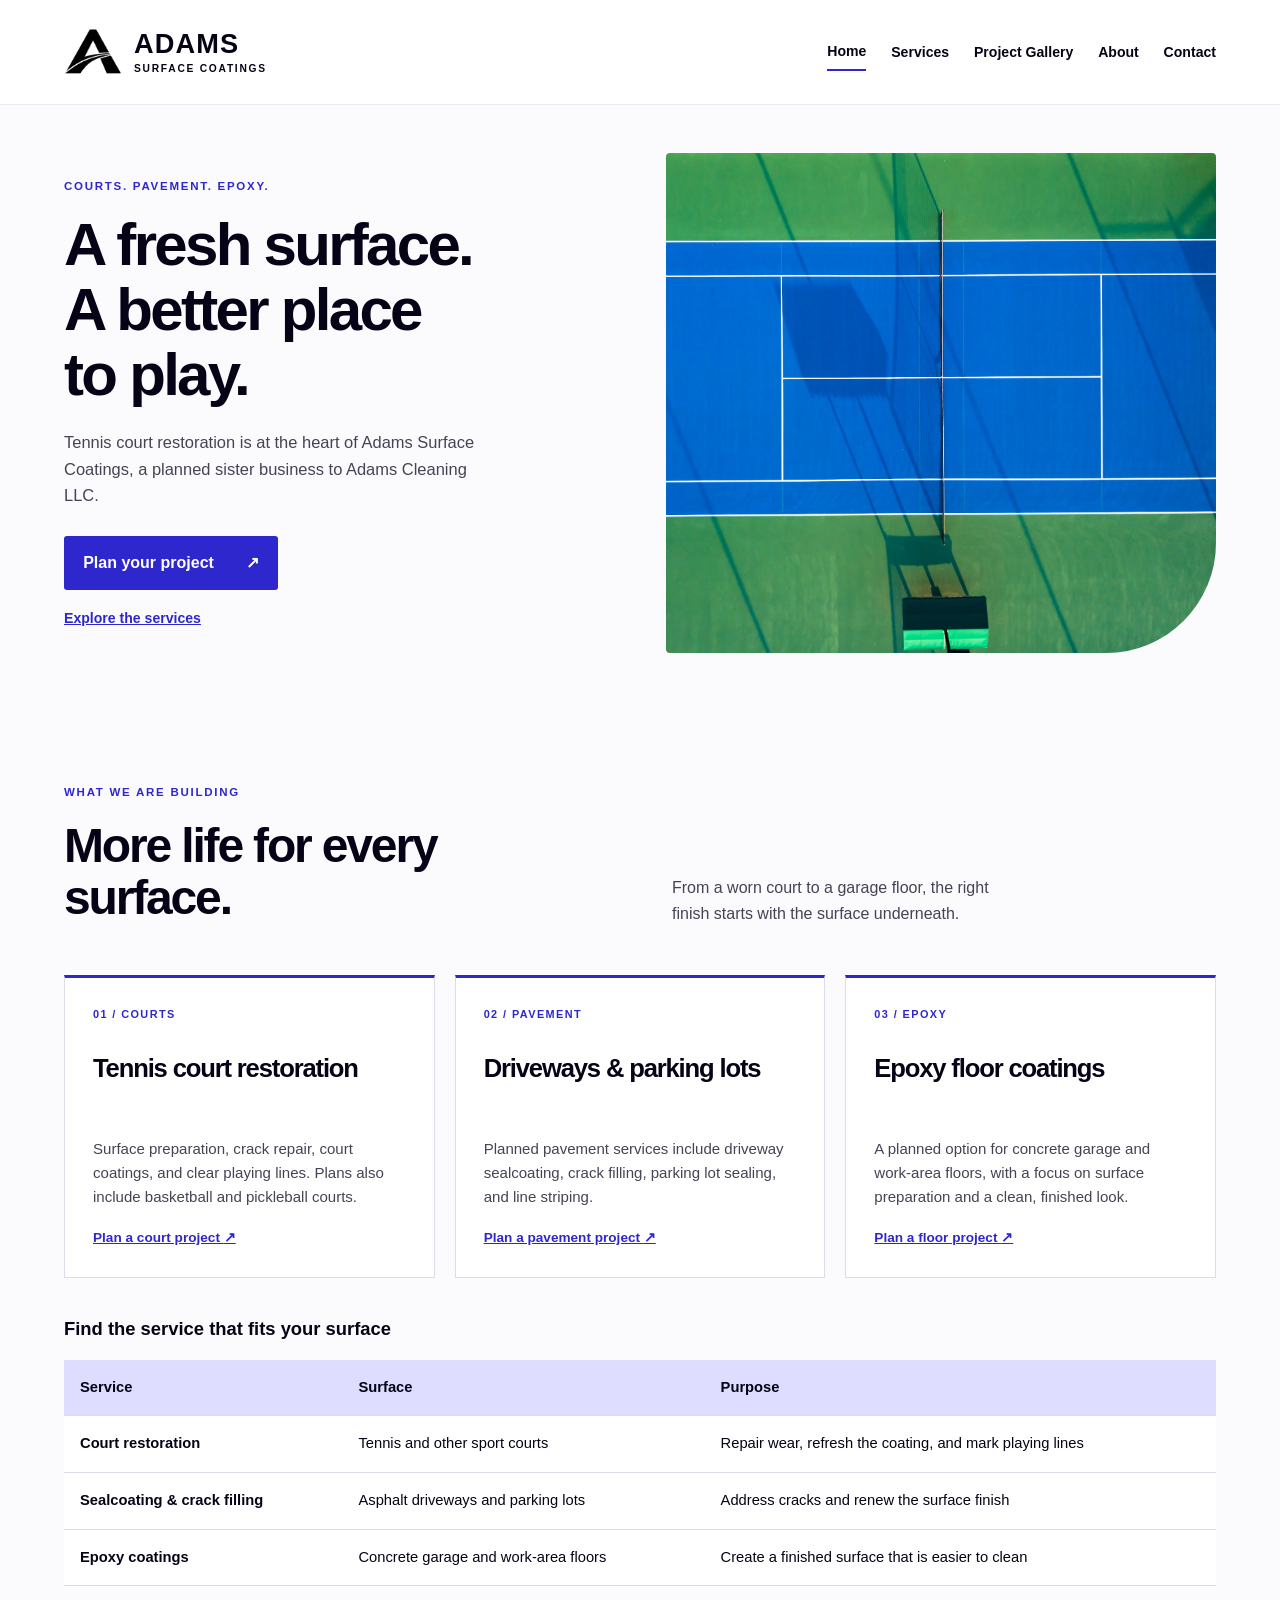
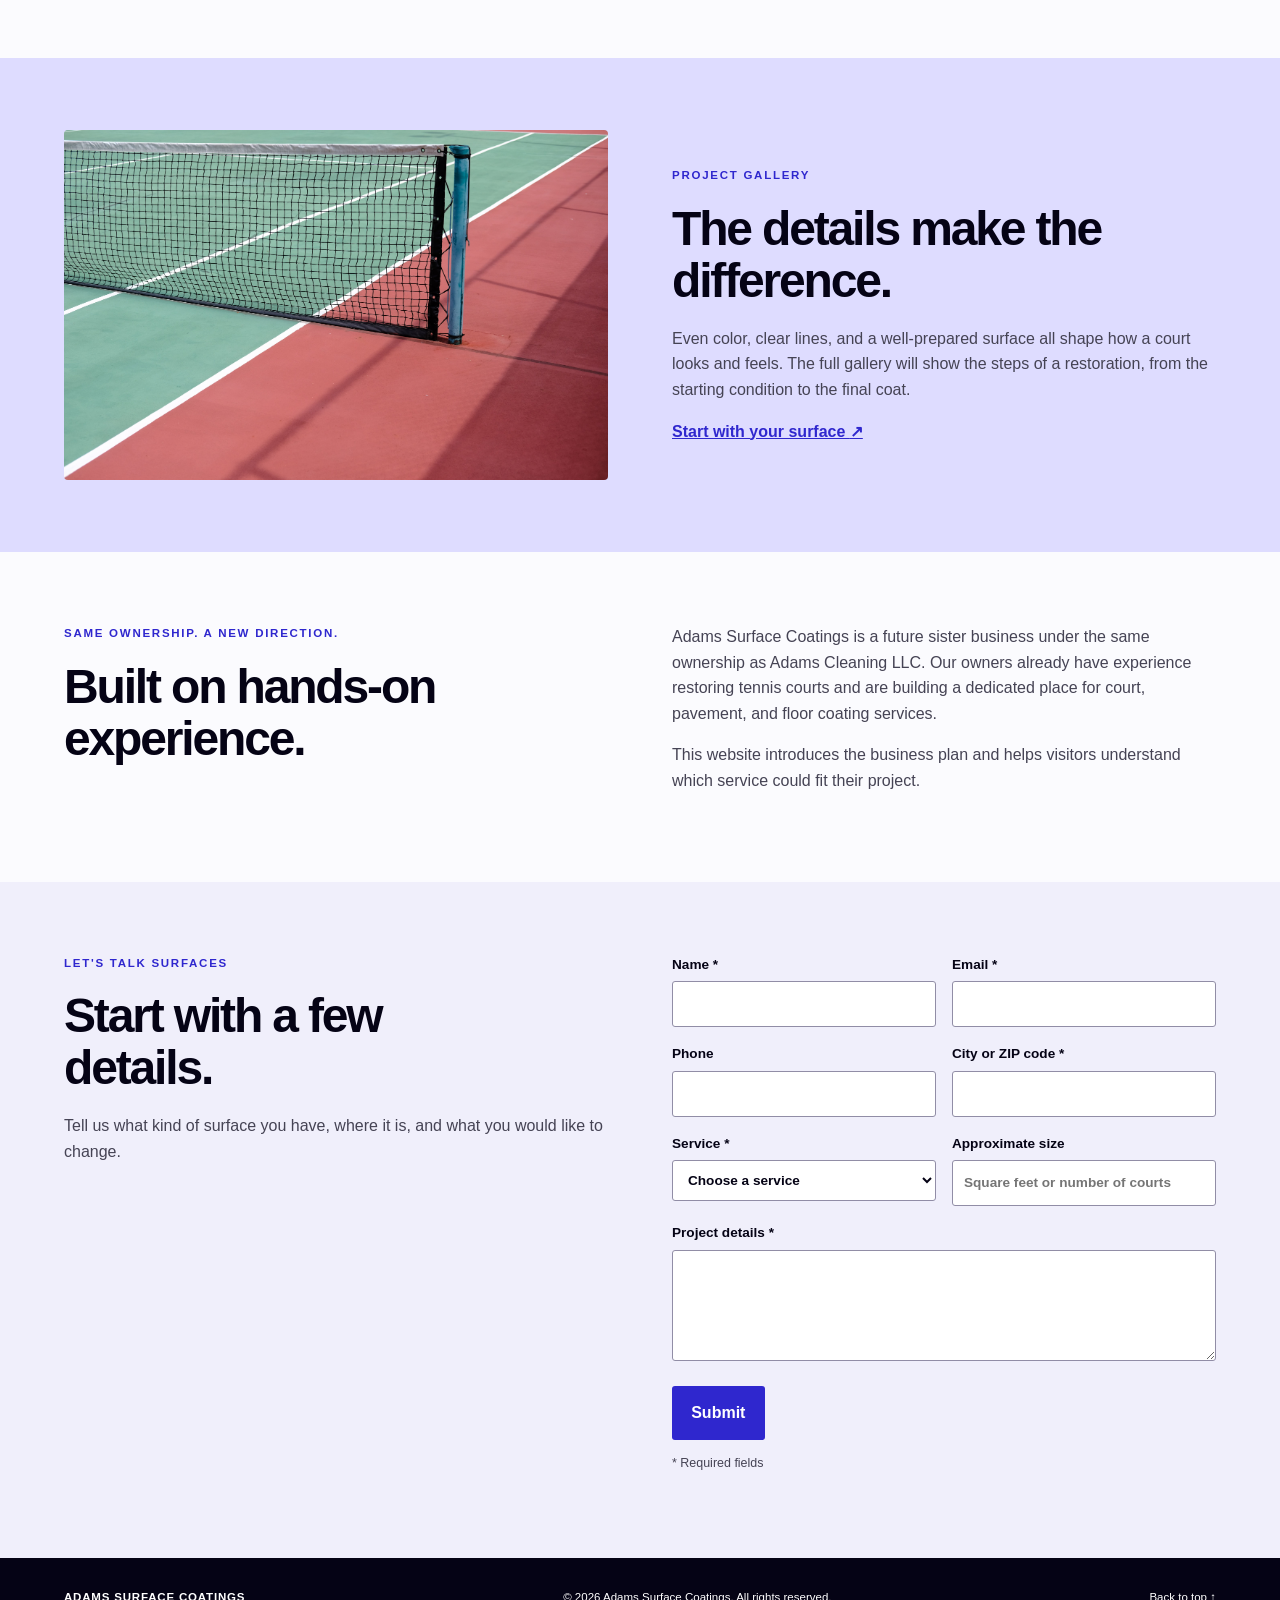
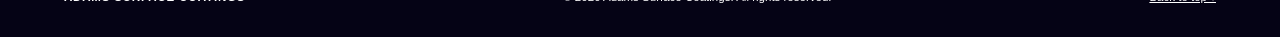
==== index.html @ 7b52a8ef "Initial site" ====
<!DOCTYPE html>
<html lang="en">
<head>
  <meta charset="utf-8">
  <meta name="viewport" content="width=device-width, initial-scale=1">
  <meta name="description" content="Explore tennis court restoration, pavement sealcoating, and epoxy flooring plans from Adams Surface Coatings.">
  <title>Adams Surface Coatings | Courts, Pavement &amp; Epoxy</title>
  <link rel="stylesheet" href="styles.css?v=20261101-simple">
  <link rel="icon" href="logo.png" type="image/png">
</head>
<body>
  <a class="skip-link" href="#main">Skip to content</a>
  <header class="site-header" id="home">
    <div class="container header-inner">
      <a class="brand" href="#home" aria-label="Adams Surface Coatings home">
        <img src="logo.png" alt="" width="58" height="58">
        <span>ADAMS<small>SURFACE COATINGS</small></span>
      </a>
      <nav aria-label="Main navigation">
        <a href="#home" aria-current="page">Home</a>
        <a href="#services">Services</a>
        <a href="#gallery">Project Gallery</a>
        <a href="#about">About</a>
        <a href="#contact">Contact</a>
      </nav>
    </div>
  </header>
  <main id="main">
    <section class="hero" aria-labelledby="hero-title">
      <div class="container hero-grid">
        <div class="hero-copy">
          <p class="eyebrow">COURTS. PAVEMENT. EPOXY.</p>
          <h1 id="hero-title">A fresh surface.<br>A better place<br>to play.</h1>
          <p class="intro">Tennis court restoration is at the heart of Adams Surface Coatings, a planned sister business to Adams Cleaning LLC.</p>
          <a class="button" href="#contact">Plan your project <span aria-hidden="true">↗</span></a>
          <a class="text-link" href="#services">Explore the services</a>
        </div>
        <figure class="hero-photo">
          <img src="tennis-court.jpg" alt="Blue tennis court with crisp white lines and a green surrounding surface, viewed from above" width="4000" height="2998">
        </figure>
      </div>
    </section>
    <section class="services section" id="services" aria-labelledby="services-title">
      <div class="container">
        <div class="section-heading"><div><p class="eyebrow">WHAT WE ARE BUILDING</p><h2 id="services-title">More life for every surface.</h2></div><p>From a worn court to a garage floor, the right finish starts with the surface underneath.</p></div>
        <div class="service-grid">
          <article class="service-card"><span class="card-number">01 / COURTS</span><h3>Tennis court restoration</h3><p>Surface preparation, crack repair, court coatings, and clear playing lines. Plans also include basketball and pickleball courts.</p><a href="#contact">Plan a court project <span aria-hidden="true">↗</span></a></article>
          <article class="service-card"><span class="card-number">02 / PAVEMENT</span><h3>Driveways &amp; parking lots</h3><p>Planned pavement services include driveway sealcoating, crack filling, parking lot sealing, and line striping.</p><a href="#contact">Plan a pavement project <span aria-hidden="true">↗</span></a></article>
          <article class="service-card"><span class="card-number">03 / EPOXY</span><h3>Epoxy floor coatings</h3><p>A planned option for concrete garage and work-area floors, with a focus on surface preparation and a clean, finished look.</p><a href="#contact">Plan a floor project <span aria-hidden="true">↗</span></a></article>
        </div>
        <div class="table-wrap">
          <table>
            <caption>Find the service that fits your surface</caption>
            <thead><tr><th scope="col">Service</th><th scope="col">Surface</th><th scope="col">Purpose</th></tr></thead>
            <tbody>
              <tr><th scope="row">Court restoration</th><td>Tennis and other sport courts</td><td>Repair wear, refresh the coating, and mark playing lines</td></tr>
              <tr><th scope="row">Sealcoating &amp; crack filling</th><td>Asphalt driveways and parking lots</td><td>Address cracks and renew the surface finish</td></tr>
              <tr><th scope="row">Epoxy coatings</th><td>Concrete garage and work-area floors</td><td>Create a finished surface that is easier to clean</td></tr>
            </tbody>
          </table>
        </div>
      </div>
    </section>
    <section class="gallery section" id="gallery" aria-labelledby="gallery-title">
      <div class="container gallery-grid">
        <img src="court-detail.jpg" alt="A tennis net stretching across a red and green outdoor court" width="6000" height="4000">
        <div><p class="eyebrow">PROJECT GALLERY</p><h2 id="gallery-title">The details make the difference.</h2><p>Even color, clear lines, and a well-prepared surface all shape how a court looks and feels. The full gallery will show the steps of a restoration, from the starting condition to the final coat.</p><a class="text-link" href="#contact">Start with your surface <span aria-hidden="true">↗</span></a></div>
      </div>
    </section>
    <section class="about section" id="about" aria-labelledby="about-title">
      <div class="container about-grid"><div><p class="eyebrow">SAME OWNERSHIP. A NEW DIRECTION.</p><h2 id="about-title">Built on hands-on experience.</h2></div><div><p>Adams Surface Coatings is a future sister business under the same ownership as Adams Cleaning LLC. Our owners already have experience restoring tennis courts and are building a dedicated place for court, pavement, and floor coating services.</p><p>This website introduces the business plan and helps visitors understand which service could fit their project.</p></div></div>
    </section>
    <section class="contact section" id="contact" aria-labelledby="contact-title">
      <div class="container contact-grid">
        <div><p class="eyebrow">LET'S TALK SURFACES</p><h2 id="contact-title">Start with a few details.</h2><p>Tell us what kind of surface you have, where it is, and what you would like to change.</p></div>
        <form action="#" method="get">
          <div class="form-grid">
            <label>Name *<input type="text" name="name" autocomplete="name" required></label>
            <label>Email *<input type="email" name="email" autocomplete="email" required></label>
            <label>Phone<input type="tel" name="phone" autocomplete="tel"></label>
            <label>City or ZIP code *<input type="text" name="location" required></label>
            <label>Service *<select name="service" required><option value="">Choose a service</option><option>Court restoration</option><option>Driveway or parking lot</option><option>Epoxy floor coating</option></select></label>
            <label>Approximate size<input type="text" name="size" placeholder="Square feet or number of courts"></label>
            <label class="full-width">Project details *<textarea name="details" rows="4" required></textarea></label>
          </div>
          <button class="button" type="submit">Submit</button>
          <p class="form-note">* Required fields</p>
        </form>
      </div>
    </section>
  </main>
  <footer><div class="container footer-inner"><a class="footer-name" href="#home">ADAMS SURFACE COATINGS</a><p>© 2026 Adams Surface Coatings. All rights reserved.</p><a href="#home">Back to top ↑</a></div></footer>
</body>
</html>
---- styles.css ----
* { box-sizing: border-box; }
body { margin: 0; color: #050315; background: #fbfbfe; font-family: Arial, Helvetica, sans-serif; line-height: 1.6; }
img { display: block; max-width: 100%; height: auto; }
a { color: #2f27ce; text-decoration: underline; }
a:hover { color: #433bff; }
a:focus, button:focus, input:focus, select:focus, textarea:focus { outline: 3px solid #433bff; outline-offset: 5px; }
h1, h2, h3, p, figure { margin-top: 0; }
h1, h2, h3 { line-height: 1.08; letter-spacing: -.045em; }
h1 { font-size: 60px; margin-bottom: 1.35rem; }
h2 { font-size: 48px; margin-bottom: 1.2rem; }
h3 { font-size: 1.6rem; }
.container { width: 90%; max-width: 1180px; margin: 0 auto; }
.skip-link { position: absolute; left: 1rem; top: -6rem; z-index: 10; background: white; padding: 1rem; }
.skip-link:focus { top: 1rem; }
.site-header { background: white; border-bottom: 1px solid #e9e8f1; }
.header-inner, .brand, nav, .footer-inner { display: flex; align-items: center; }
.header-inner { min-height: 104px; justify-content: space-between; gap: 2rem; }
.brand { gap: .75rem; color: #050315; text-decoration: none; line-height: 1; font-size: 1.7rem; font-weight: 800; letter-spacing: .04em; }
.brand img { width: 58px; height: 58px; object-fit: contain; }
.brand small { display: block; font-size: .64rem; letter-spacing: .17em; margin-top: .45rem; }
nav { flex-wrap: wrap; gap: 1.55rem; }
nav a { color: #050315; font-size: .88rem; font-weight: 600; text-decoration: none; padding: .45rem 0; }
nav a[aria-current] { border-bottom: 2px solid #2f27ce; }
.hero { padding: 48px 0 58px; }
.hero-grid { display: grid; grid-template-columns: 1fr 1fr; gap: 52px; align-items: center; }
.eyebrow { color: #2f27ce; font-size: .72rem; font-weight: 700; letter-spacing: .15em; margin-bottom: 1.15rem; }
.intro { max-width: 420px; color: #454354; font-size: 1.03rem; margin-bottom: 1.7rem; }
.hero-photo { margin: 0; background: #dedcff; border-radius: 4px 4px 110px 4px; overflow: hidden; }
.hero-photo img { width: 100%; height: 500px; object-fit: cover; }
.button { display: inline-flex; gap: 2rem; align-items: center; justify-content: space-between; border: 0; border-radius: 3px; padding: .9rem 1.2rem; background: #2f27ce; color: white; font: inherit; font-weight: 600; text-decoration: none; cursor: pointer; }
.button:hover { background: #241da2; color: white; }
.text-link { display: inline-block; font-weight: 600; }
.hero .text-link { display: block; margin-top: 1.05rem; font-size: .88rem; }
.section { padding: 72px 0; }
.section-heading { display: grid; grid-template-columns: 1fr 1fr; align-items: end; gap: 4rem; margin-bottom: 2rem; }
.section-heading p:last-child { color: #454354; max-width: 350px; }
.service-grid { display: grid; grid-template-columns: 1fr 1fr 1fr; gap: 20px; }
.service-card { padding: 28px; background: white; border: 1px solid #dedce9; border-top: 3px solid #2f27ce; }
.card-number { display: block; color: #2f27ce; font-size: .68rem; letter-spacing: .13em; font-weight: 700; margin-bottom: 2rem; }
.service-card h3 { min-height: 3.5rem; }
.service-card p { color: #454354; font-size: .94rem; }
.service-card a { font-size: .85rem; font-weight: 700; }
.table-wrap { margin-top: 36px; overflow-x: auto; }
table { border-collapse: collapse; width: 100%; background: white; font-size: .92rem; }
caption { text-align: left; font-size: 1.15rem; font-weight: 700; padding-bottom: 1rem; }
th, td { border-bottom: 1px solid #dedce9; padding: 16px; text-align: left; }
thead { background: #dedcff; }
tbody th { font-weight: 600; }
.gallery { background: #dedcff; }
.gallery-grid, .about-grid, .contact-grid { display: grid; grid-template-columns: 1fr 1fr; gap: 64px; align-items: center; }
.gallery-grid img { width: 100%; height: 350px; object-fit: cover; border-radius: 4px; }
.gallery-grid p, .about p, .contact p { color: #454354; }
.gallery-grid .eyebrow, .about .eyebrow, .contact .eyebrow { color: #2f27ce; }
.about-grid, .contact-grid { align-items: start; }
.contact { background: #f0effb; }
.contact h2 { max-width: 400px; }
.form-grid { display: grid; grid-template-columns: 1fr 1fr; gap: 16px; }
label { display: block; font-size: .85rem; font-weight: 600; }
input, select, textarea { width: 100%; min-width: 0; margin-top: 6px; padding: 11px; border: 1px solid #918da6; border-radius: 3px; color: #050315; background: white; font: inherit; }
textarea { resize: vertical; }
.full-width { grid-column: 1 / -1; }
form .button { margin-top: 18px; }
.form-note { font-size: .78rem; margin-top: 14px; }
footer { background: #050315; color: white; padding: 30px 0; }
.footer-inner { justify-content: space-between; gap: 24px; flex-wrap: wrap; font-size: .72rem; }
.footer-inner p { margin: 0; }
footer a { color: white; }
.footer-name { font-weight: 700; letter-spacing: .07em; text-decoration: none; }
@media (max-width: 850px) {
  .header-inner { padding-top: 20px; padding-bottom: 20px; flex-direction: column; align-items: flex-start; gap: 18px; }
  h1 { font-size: 48px; }
  h2 { font-size: 36px; }
  nav { gap: 1rem; }
  .hero-grid { gap: 28px; }
  .hero-photo img { height: 420px; }
  .service-grid { grid-template-columns: 1fr; }
  .service-card h3 { min-height: 0; }
  .card-number { margin-bottom: 1rem; }
  .section-heading, .gallery-grid, .about-grid, .contact-grid { grid-template-columns: 1fr; gap: 24px; }
}
@media (max-width: 600px) {
  .container { width: 90%; }
  nav { gap: .85rem; }
  nav a { font-size: .77rem; }
  h1 { font-size: 44px; }
  h2 { font-size: 32px; }
  .hero { padding-top: 32px; padding-bottom: 32px; }
  .hero-grid { grid-template-columns: 1fr; }
  .hero-photo img { height: 330px; }
  .section { padding-top: 48px; padding-bottom: 48px; }
  .form-grid { grid-template-columns: 1fr; }
  .gallery-grid img { height: 290px; }
  th, td { padding: 12px; font-size: .8rem; }
}
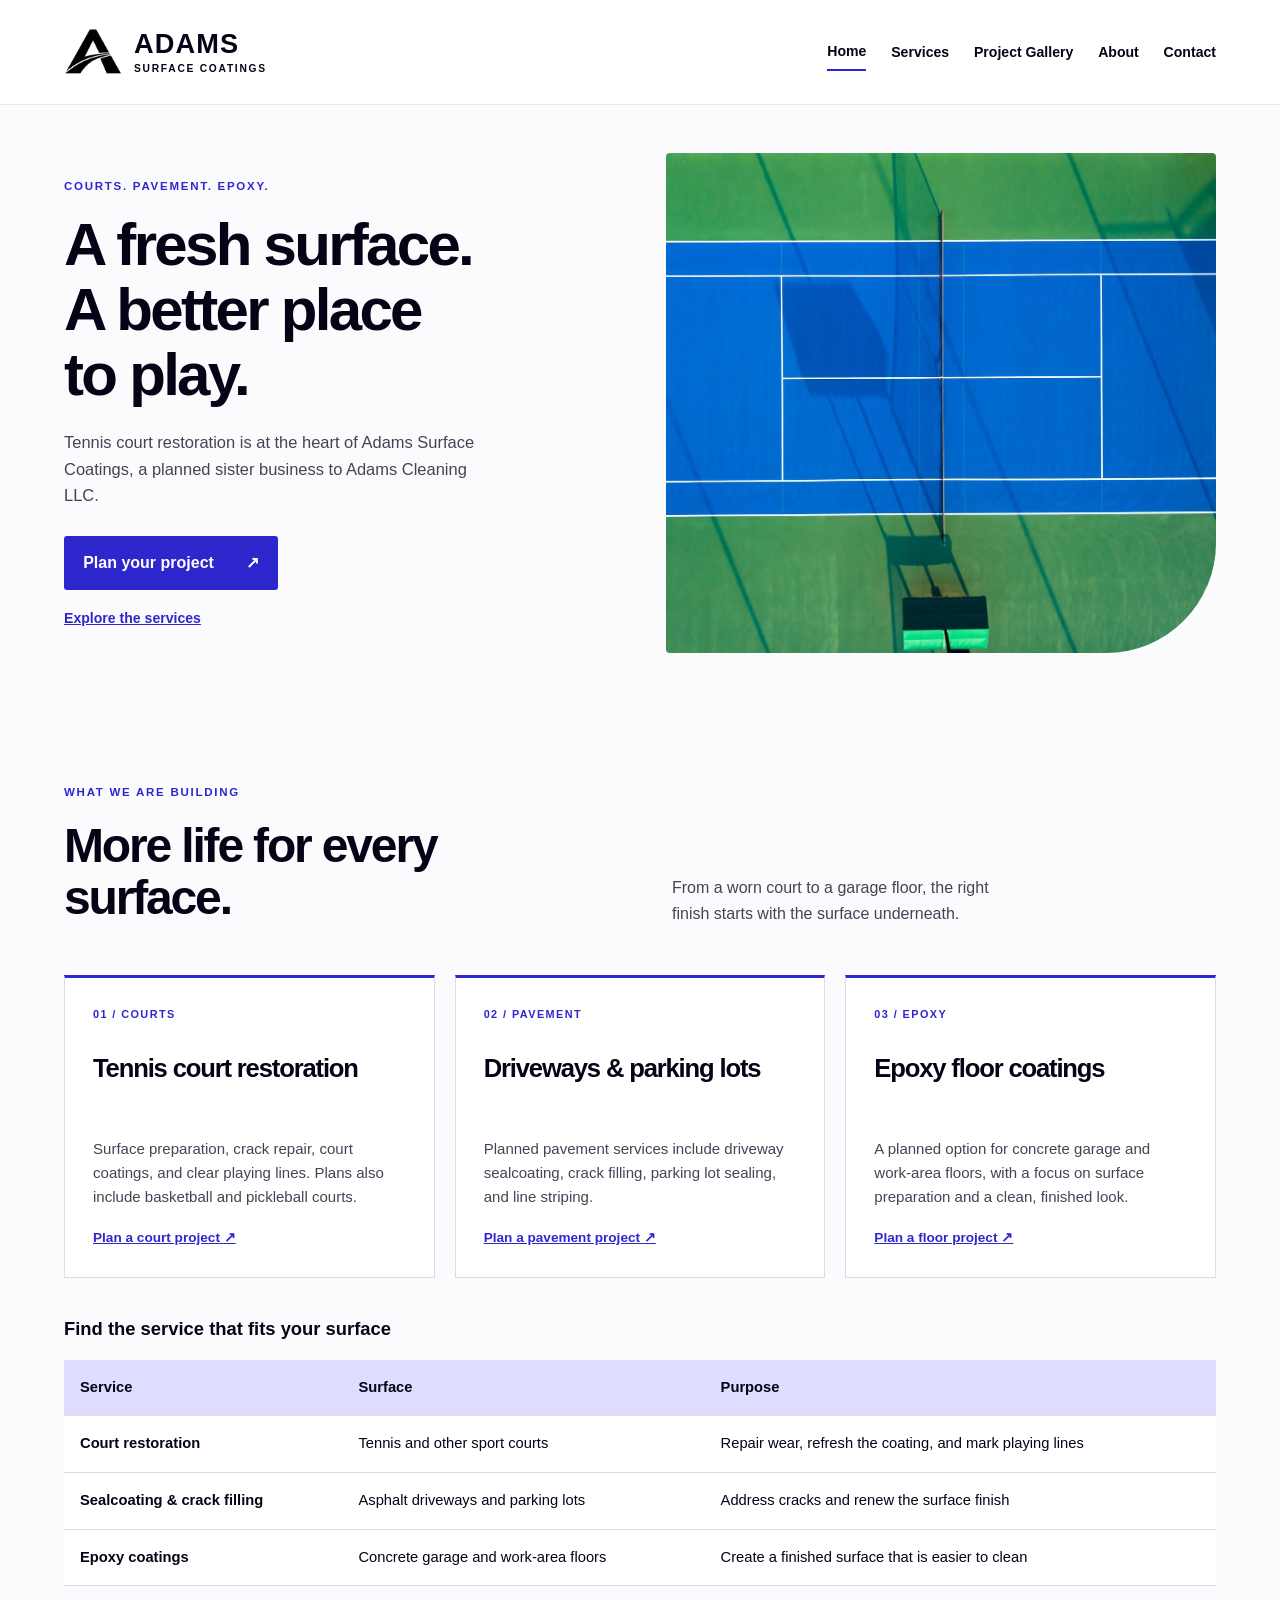
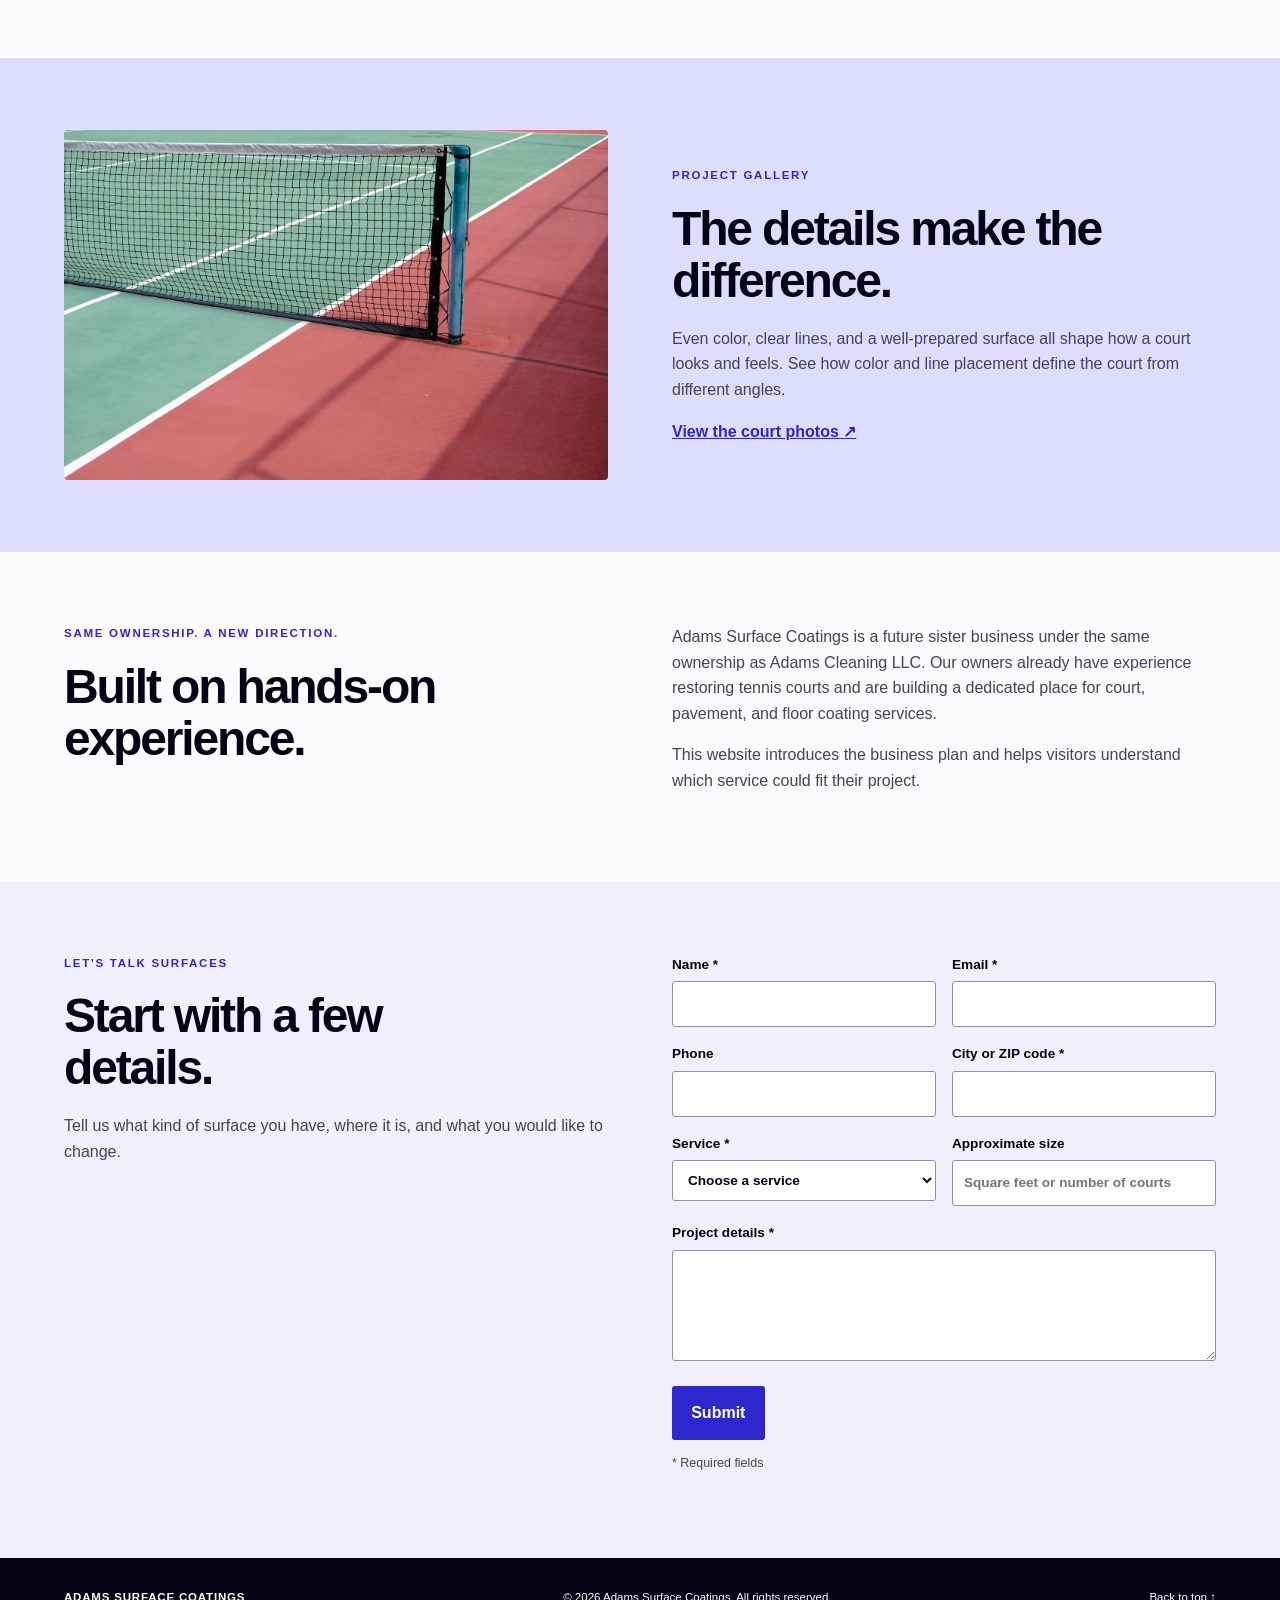
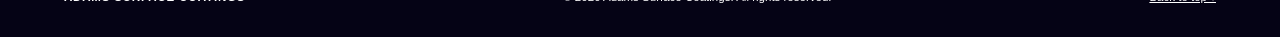
==== commit 204c4d57: "Project Update" ====
--- a/index.html
+++ b/index.html
@@ -1,94 +1,94 @@
-<!DOCTYPE html>
-<html lang="en">
-<head>
-  <meta charset="utf-8">
-  <meta name="viewport" content="width=device-width, initial-scale=1">
-  <meta name="description" content="Explore tennis court restoration, pavement sealcoating, and epoxy flooring plans from Adams Surface Coatings.">
-  <title>Adams Surface Coatings | Courts, Pavement &amp; Epoxy</title>
-  <link rel="stylesheet" href="styles.css?v=20261101-simple">
-  <link rel="icon" href="logo.png" type="image/png">
-</head>
-<body>
-  <a class="skip-link" href="#main">Skip to content</a>
-  <header class="site-header" id="home">
-    <div class="container header-inner">
-      <a class="brand" href="#home" aria-label="Adams Surface Coatings home">
-        <img src="logo.png" alt="" width="58" height="58">
-        <span>ADAMS<small>SURFACE COATINGS</small></span>
-      </a>
-      <nav aria-label="Main navigation">
-        <a href="#home" aria-current="page">Home</a>
-        <a href="#services">Services</a>
-        <a href="#gallery">Project Gallery</a>
-        <a href="#about">About</a>
-        <a href="#contact">Contact</a>
-      </nav>
-    </div>
-  </header>
-  <main id="main">
-    <section class="hero" aria-labelledby="hero-title">
-      <div class="container hero-grid">
-        <div class="hero-copy">
-          <p class="eyebrow">COURTS. PAVEMENT. EPOXY.</p>
-          <h1 id="hero-title">A fresh surface.<br>A better place<br>to play.</h1>
-          <p class="intro">Tennis court restoration is at the heart of Adams Surface Coatings, a planned sister business to Adams Cleaning LLC.</p>
-          <a class="button" href="#contact">Plan your project <span aria-hidden="true">↗</span></a>
-          <a class="text-link" href="#services">Explore the services</a>
-        </div>
-        <figure class="hero-photo">
-          <img src="tennis-court.jpg" alt="Blue tennis court with crisp white lines and a green surrounding surface, viewed from above" width="4000" height="2998">
-        </figure>
-      </div>
-    </section>
-    <section class="services section" id="services" aria-labelledby="services-title">
-      <div class="container">
-        <div class="section-heading"><div><p class="eyebrow">WHAT WE ARE BUILDING</p><h2 id="services-title">More life for every surface.</h2></div><p>From a worn court to a garage floor, the right finish starts with the surface underneath.</p></div>
-        <div class="service-grid">
-          <article class="service-card"><span class="card-number">01 / COURTS</span><h3>Tennis court restoration</h3><p>Surface preparation, crack repair, court coatings, and clear playing lines. Plans also include basketball and pickleball courts.</p><a href="#contact">Plan a court project <span aria-hidden="true">↗</span></a></article>
-          <article class="service-card"><span class="card-number">02 / PAVEMENT</span><h3>Driveways &amp; parking lots</h3><p>Planned pavement services include driveway sealcoating, crack filling, parking lot sealing, and line striping.</p><a href="#contact">Plan a pavement project <span aria-hidden="true">↗</span></a></article>
-          <article class="service-card"><span class="card-number">03 / EPOXY</span><h3>Epoxy floor coatings</h3><p>A planned option for concrete garage and work-area floors, with a focus on surface preparation and a clean, finished look.</p><a href="#contact">Plan a floor project <span aria-hidden="true">↗</span></a></article>
-        </div>
-        <div class="table-wrap">
-          <table>
-            <caption>Find the service that fits your surface</caption>
-            <thead><tr><th scope="col">Service</th><th scope="col">Surface</th><th scope="col">Purpose</th></tr></thead>
-            <tbody>
-              <tr><th scope="row">Court restoration</th><td>Tennis and other sport courts</td><td>Repair wear, refresh the coating, and mark playing lines</td></tr>
-              <tr><th scope="row">Sealcoating &amp; crack filling</th><td>Asphalt driveways and parking lots</td><td>Address cracks and renew the surface finish</td></tr>
-              <tr><th scope="row">Epoxy coatings</th><td>Concrete garage and work-area floors</td><td>Create a finished surface that is easier to clean</td></tr>
-            </tbody>
-          </table>
-        </div>
-      </div>
-    </section>
-    <section class="gallery section" id="gallery" aria-labelledby="gallery-title">
-      <div class="container gallery-grid">
-        <img src="court-detail.jpg" alt="A tennis net stretching across a red and green outdoor court" width="6000" height="4000">
-        <div><p class="eyebrow">PROJECT GALLERY</p><h2 id="gallery-title">The details make the difference.</h2><p>Even color, clear lines, and a well-prepared surface all shape how a court looks and feels. The full gallery will show the steps of a restoration, from the starting condition to the final coat.</p><a class="text-link" href="#contact">Start with your surface <span aria-hidden="true">↗</span></a></div>
-      </div>
-    </section>
-    <section class="about section" id="about" aria-labelledby="about-title">
-      <div class="container about-grid"><div><p class="eyebrow">SAME OWNERSHIP. A NEW DIRECTION.</p><h2 id="about-title">Built on hands-on experience.</h2></div><div><p>Adams Surface Coatings is a future sister business under the same ownership as Adams Cleaning LLC. Our owners already have experience restoring tennis courts and are building a dedicated place for court, pavement, and floor coating services.</p><p>This website introduces the business plan and helps visitors understand which service could fit their project.</p></div></div>
-    </section>
-    <section class="contact section" id="contact" aria-labelledby="contact-title">
-      <div class="container contact-grid">
-        <div><p class="eyebrow">LET'S TALK SURFACES</p><h2 id="contact-title">Start with a few details.</h2><p>Tell us what kind of surface you have, where it is, and what you would like to change.</p></div>
-        <form action="#" method="get">
-          <div class="form-grid">
-            <label>Name *<input type="text" name="name" autocomplete="name" required></label>
-            <label>Email *<input type="email" name="email" autocomplete="email" required></label>
-            <label>Phone<input type="tel" name="phone" autocomplete="tel"></label>
-            <label>City or ZIP code *<input type="text" name="location" required></label>
-            <label>Service *<select name="service" required><option value="">Choose a service</option><option>Court restoration</option><option>Driveway or parking lot</option><option>Epoxy floor coating</option></select></label>
-            <label>Approximate size<input type="text" name="size" placeholder="Square feet or number of courts"></label>
-            <label class="full-width">Project details *<textarea name="details" rows="4" required></textarea></label>
-          </div>
-          <button class="button" type="submit">Submit</button>
-          <p class="form-note">* Required fields</p>
-        </form>
-      </div>
-    </section>
-  </main>
-  <footer><div class="container footer-inner"><a class="footer-name" href="#home">ADAMS SURFACE COATINGS</a><p>© 2026 Adams Surface Coatings. All rights reserved.</p><a href="#home">Back to top ↑</a></div></footer>
-</body>
-</html>
+<!DOCTYPE html>
+<html lang="en">
+<head>
+  <meta charset="utf-8">
+  <meta name="viewport" content="width=device-width, initial-scale=1">
+  <meta name="description" content="Explore tennis court restoration, pavement sealcoating, and epoxy flooring plans from Adams Surface Coatings.">
+  <title>Adams Surface Coatings | Courts, Pavement &amp; Epoxy</title>
+  <link rel="stylesheet" href="styles.css?v=2">
+  <link rel="icon" href="logo.png?v=20261102" type="image/png">
+</head>
+<body>
+  <a class="skip-link" href="#main">Skip to content</a>
+  <header class="site-header" id="home">
+    <div class="container header-inner">
+      <a class="brand" href="#home" aria-label="Adams Surface Coatings home">
+        <img src="logo.png?v=20261102" alt="" width="58" height="58">
+        <span>ADAMS<small>SURFACE COATINGS</small></span>
+      </a>
+      <nav aria-label="Main navigation">
+        <a href="#home" aria-current="page">Home</a>
+        <a href="services.html">Services</a>
+        <a href="gallery.html">Project Gallery</a>
+        <a href="#about">About</a>
+        <a href="#contact">Contact</a>
+      </nav>
+    </div>
+  </header>
+  <main id="main">
+    <section class="hero" aria-labelledby="hero-title">
+      <div class="container hero-grid">
+        <div class="hero-copy">
+          <p class="eyebrow">COURTS. PAVEMENT. EPOXY.</p>
+          <h1 id="hero-title">A fresh surface.<br>A better place<br>to play.</h1>
+          <p class="intro">Tennis court restoration is at the heart of Adams Surface Coatings, a planned sister business to Adams Cleaning LLC.</p>
+          <a class="button" href="#contact">Plan your project <span aria-hidden="true">↗</span></a>
+          <a class="text-link" href="services.html">Explore the services</a>
+        </div>
+        <figure class="hero-photo">
+          <img src="tennis-court.jpg?v=2" alt="Blue tennis court with crisp white lines and a green surrounding surface, viewed from above" width="1440" height="1079">
+        </figure>
+      </div>
+    </section>
+    <section class="services section" id="services" aria-labelledby="services-title">
+      <div class="container">
+        <div class="section-heading"><div><p class="eyebrow">WHAT WE ARE BUILDING</p><h2 id="services-title">More life for every surface.</h2></div><p>From a worn court to a garage floor, the right finish starts with the surface underneath.</p></div>
+        <div class="service-grid">
+          <article class="service-card"><span class="card-number">01 / COURTS</span><h3>Tennis court restoration</h3><p>Surface preparation, crack repair, court coatings, and clear playing lines. Plans also include basketball and pickleball courts.</p><a href="#contact">Plan a court project <span aria-hidden="true">↗</span></a></article>
+          <article class="service-card"><span class="card-number">02 / PAVEMENT</span><h3>Driveways &amp; parking lots</h3><p>Planned pavement services include driveway sealcoating, crack filling, parking lot sealing, and line striping.</p><a href="#contact">Plan a pavement project <span aria-hidden="true">↗</span></a></article>
+          <article class="service-card"><span class="card-number">03 / EPOXY</span><h3>Epoxy floor coatings</h3><p>A planned option for concrete garage and work-area floors, with a focus on surface preparation and a clean, finished look.</p><a href="#contact">Plan a floor project <span aria-hidden="true">↗</span></a></article>
+        </div>
+        <div class="table-wrap">
+          <table>
+            <caption>Find the service that fits your surface</caption>
+            <thead><tr><th scope="col">Service</th><th scope="col">Surface</th><th scope="col">Purpose</th></tr></thead>
+            <tbody>
+              <tr><th scope="row">Court restoration</th><td>Tennis and other sport courts</td><td>Repair wear, refresh the coating, and mark playing lines</td></tr>
+              <tr><th scope="row">Sealcoating &amp; crack filling</th><td>Asphalt driveways and parking lots</td><td>Address cracks and renew the surface finish</td></tr>
+              <tr><th scope="row">Epoxy coatings</th><td>Concrete garage and work-area floors</td><td>Create a finished surface that is easier to clean</td></tr>
+            </tbody>
+          </table>
+        </div>
+      </div>
+    </section>
+    <section class="gallery section" id="gallery" aria-labelledby="gallery-title">
+      <div class="container gallery-grid">
+        <img src="court-detail.jpg?v=2" alt="A tennis net stretching across a red and green outdoor court" width="1440" height="960" loading="lazy">
+        <div><p class="eyebrow">PROJECT GALLERY</p><h2 id="gallery-title">The details make the difference.</h2><p>Even color, clear lines, and a well-prepared surface all shape how a court looks and feels. See how color and line placement define the court from different angles.</p><a class="text-link" href="gallery.html">View the court photos <span aria-hidden="true">↗</span></a></div>
+      </div>
+    </section>
+    <section class="about section" id="about" aria-labelledby="about-title">
+      <div class="container about-grid"><div><p class="eyebrow">SAME OWNERSHIP. A NEW DIRECTION.</p><h2 id="about-title">Built on hands-on experience.</h2></div><div><p>Adams Surface Coatings is a future sister business under the same ownership as Adams Cleaning LLC. Our owners already have experience restoring tennis courts and are building a dedicated place for court, pavement, and floor coating services.</p><p>This website introduces the business plan and helps visitors understand which service could fit their project.</p></div></div>
+    </section>
+    <section class="contact section" id="contact" aria-labelledby="contact-title">
+      <div class="container contact-grid">
+        <div><p class="eyebrow">LET'S TALK SURFACES</p><h2 id="contact-title">Start with a few details.</h2><p>Tell us what kind of surface you have, where it is, and what you would like to change.</p></div>
+        <form action="#" method="get">
+          <div class="form-grid">
+            <label>Name *<input type="text" name="name" autocomplete="name" required></label>
+            <label>Email *<input type="email" name="email" autocomplete="email" required></label>
+            <label>Phone<input type="tel" name="phone" autocomplete="tel"></label>
+            <label>City or ZIP code *<input type="text" name="location" required></label>
+            <label>Service *<select name="service" required><option value="">Choose a service</option><option>Court restoration</option><option>Driveway or parking lot</option><option>Epoxy floor coating</option></select></label>
+            <label>Approximate size<input type="text" name="size" placeholder="Square feet or number of courts"></label>
+            <label class="full-width">Project details *<textarea name="details" rows="4" required></textarea></label>
+          </div>
+          <button class="button" type="submit">Submit</button>
+          <p class="form-note">* Required fields</p>
+        </form>
+      </div>
+    </section>
+  </main>
+  <footer><div class="container footer-inner"><a class="footer-name" href="#home">ADAMS SURFACE COATINGS</a><p>© 2026 Adams Surface Coatings. All rights reserved.</p><a href="#home">Back to top ↑</a></div></footer>
+</body>
+</html>
--- a/styles.css
+++ b/styles.css
@@ -66,6 +66,67 @@
 .footer-inner p { margin: 0; }
 footer a { color: white; }
 .footer-name { font-weight: 700; letter-spacing: .07em; text-decoration: none; }
+
+.page-intro {
+  padding: 42px 0 32px;
+  background: #dedcff;
+}
+.page-intro h1 {
+  margin-bottom: 14px;
+}
+.page-intro p {
+  max-width: 650px;
+  margin-bottom: 0;
+  color: #454354;
+}
+.page-content {
+  padding: 32px 0 52px;
+}
+.page-content h2 {
+  font-size: 32px;
+}
+.page-photos {
+  display: grid;
+  grid-template-columns: 1fr 1fr;
+  gap: 24px;
+}
+.photo-card {
+  margin: 0;
+  border: 1px solid #dedce9;
+  background: white;
+}
+.photo-card img {
+  width: 100%;
+  height: 260px;
+  object-fit: cover;
+}
+.photo-card figcaption {
+  padding: 18px 20px;
+}
+.photo-card h2 {
+  margin-bottom: 7px;
+  font-size: 22px;
+}
+.photo-card p {
+  margin-bottom: 0;
+  color: #454354;
+}
+.page-link {
+  margin: 24px 0 0;
+}
+.service-photo {
+  margin: 32px 0 0;
+}
+.service-photo img {
+  width: 100%;
+  height: 240px;
+  object-fit: cover;
+}
+.service-photo figcaption {
+  margin-top: 8px;
+  color: #454354;
+}
+
 @media (max-width: 850px) {
   .header-inner { padding-top: 20px; padding-bottom: 20px; flex-direction: column; align-items: flex-start; gap: 18px; }
   h1 { font-size: 48px; }
@@ -90,5 +151,7 @@
   .section { padding-top: 48px; padding-bottom: 48px; }
   .form-grid { grid-template-columns: 1fr; }
   .gallery-grid img { height: 290px; }
+  .page-photos { grid-template-columns: 1fr; }
+  .photo-card img { height: 220px; }
   th, td { padding: 12px; font-size: .8rem; }
 }
